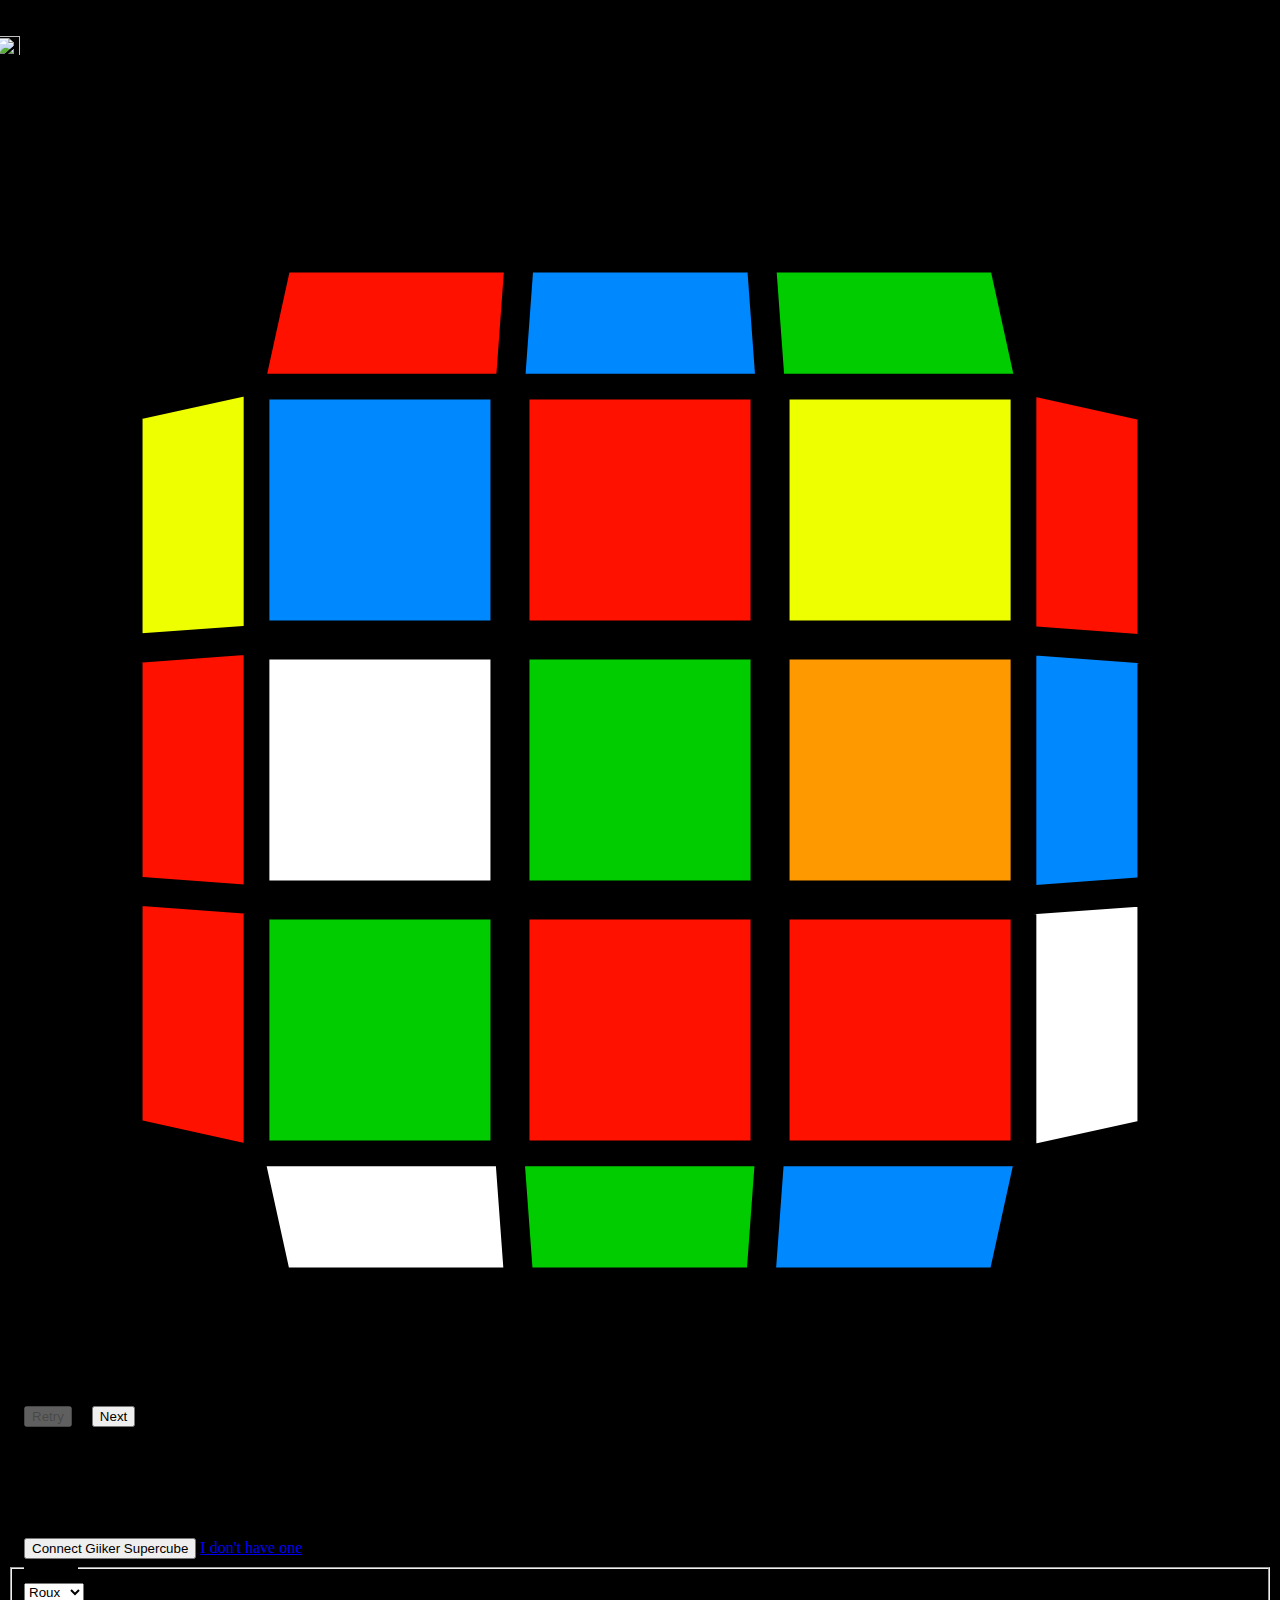
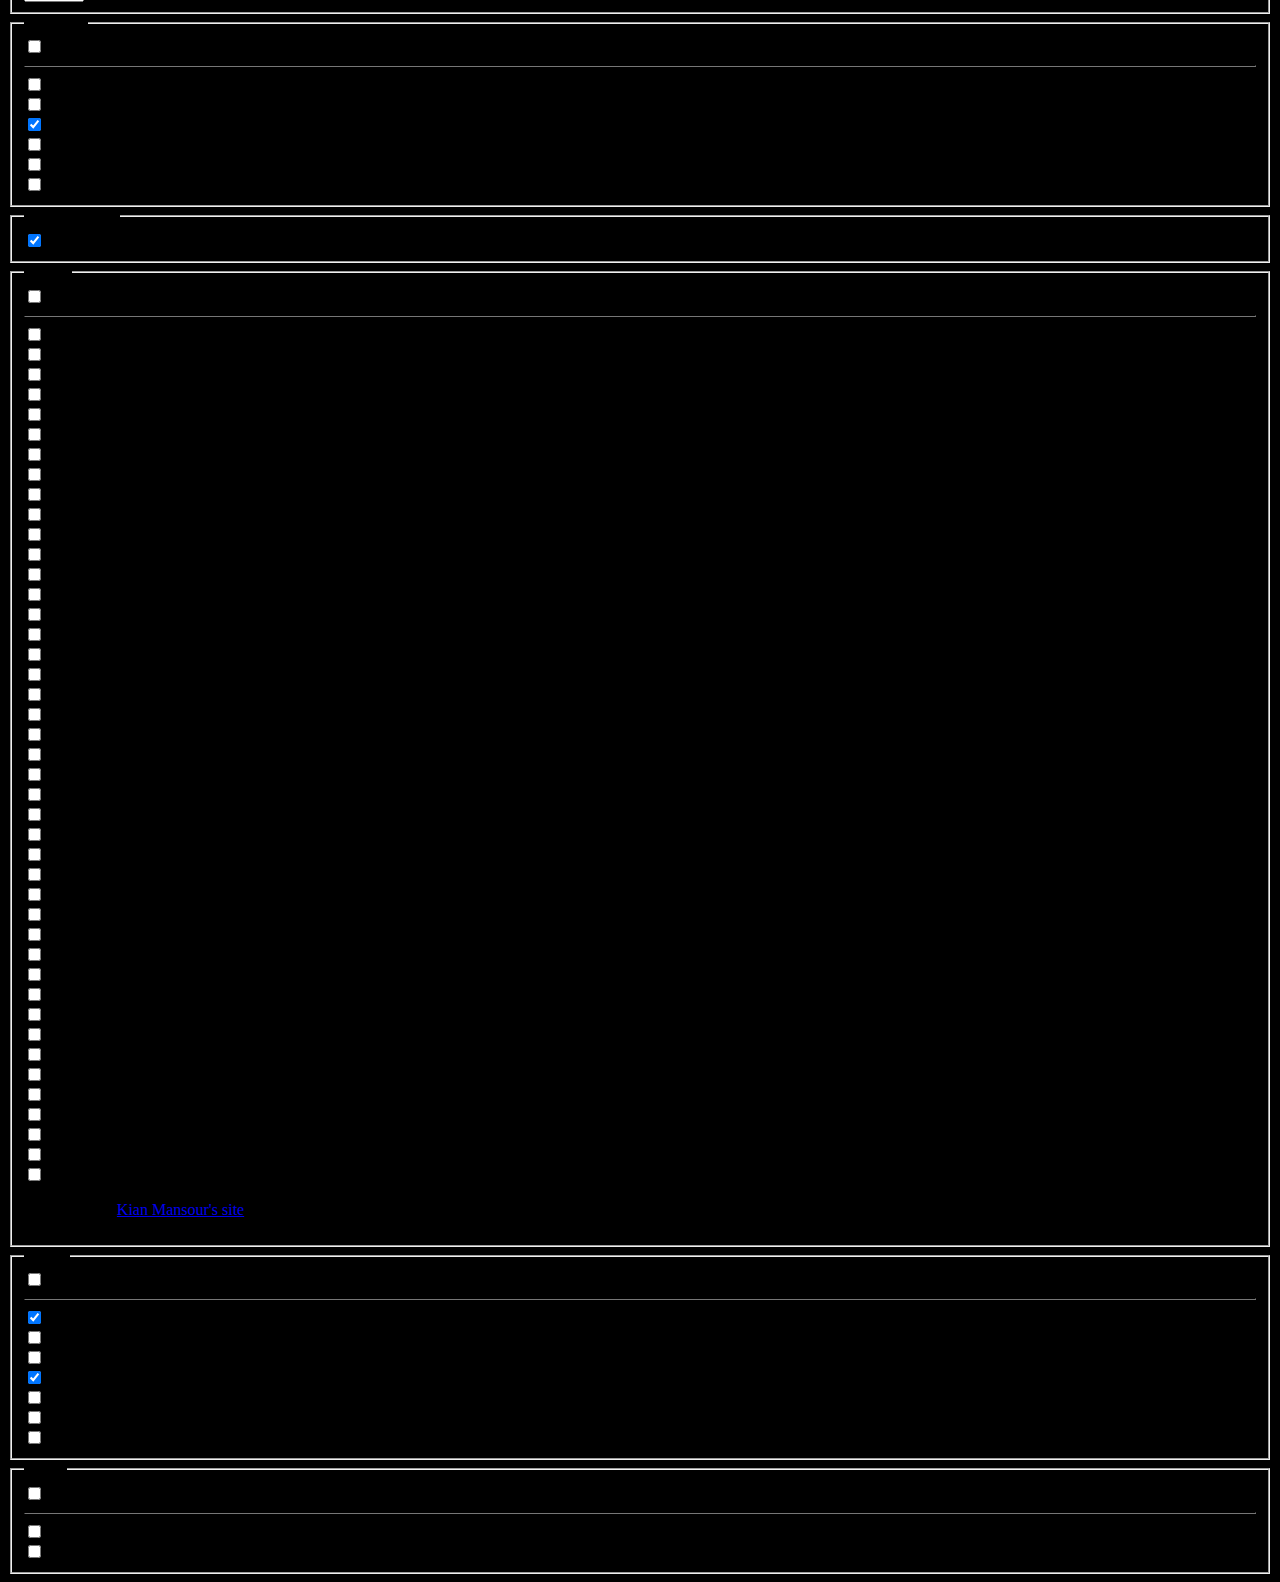
==== index.html @ 6b7d0444 "Coming to life" ====
<!DOCTYPE html>
<html lang="en">
    <head>
        <title>Brief Cubing</title>
        <meta charset="UTF-8">
        <meta name="viewport" content="width=device-width, initial-scale=1">
        <link rel="stylesheet" href="styles.css" />
        <link rel="stylesheet" href="http://code.jquery.com/mobile/1.4.5/jquery.mobile-1.4.5.min.css" />
        <link rel="stylesheet" href="theme-classic.css" />
        <script src="http://code.jquery.com/jquery-1.11.1.min.js"></script>
        <script src="http://code.jquery.com/mobile/1.4.5/jquery.mobile-1.4.5.min.js"></script>
        <script src="roofpig_and_three.min.js"></script>
        <script src="cube.js"></script>
        <script src="display.js"></script>
        <script src="giiker.js"></script>
        <script src="ui.js"></script>
        <script>
            function update(cube) {
                Display.displayLL(Cube.faces(cube), "ll");
            }

            function load() {
                function delay() { settingsUpdate(); }
                window.setTimeout(delay, 1);
            }

            var colors = ["yellow", "white", "red", "orange", "green", "blue"];
            var ocllCases = ["ocll_s", "ocll_as", "ocll_l", "ocll_u", "ocll_t", "ocll_pi", "ocll_h"];
            var pcllCases = ["pcll_a", "pcll_d"];
            var cmllCases = ["cmll_o_adjacent_swap", "cmll_o_diagonal_swap", "cmll_h_columns", "cmll_h_rows", "cmll_h_column", "cmll_h_row",
                             "cmll_pi_right_bar", "cmll_pi_back_slash", "cmll_pi_x_checkerboard", "cmll_pi_forward_slash", "cmll_pi_columns",
                             "cmll_pi_left_bar", "cmll_u_forward_slash", "cmll_u_back_slash", "cmll_u_front_row", "cmll_u_rows",
                             "cmll_u_x_checkerboard", "cmll_u_back_row", "cmll_t_left_bar", "cmll_t_right_bar", "cmll_t_rows", "cmll_t_front_row",
                             "cmll_t_back_row", "cmll_t_columns", "cmll_s_left_bar", "cmll_s_x_checkerboard", "cmll_s_forward_slash",
                             "cmll_s_Columns", "cmll_s_right_bar", "cmll_s_back_slash", "cmll_as_right_bar", "cmll_as_columns",
                             "cmll_as_back_slash", "cmll_as_x_checkerboard", "cmll_as_forward_slash", "cmll_as_left_bar", "cmll_l_mirror",
                             "cmll_l_inverse", "cmll_l_pure_1", "cmll_l_pure_2", "cmll_l_front_commutator", "cmll_l_diag", "cmll_l_back_commutator"];

            function settingsUpdate() {
                function addAlgIfChecked(name, kind) {
                    var cb = document.getElementById(name);
                    if (!cb.checked) return false;
                    Ui.settings.cases.push({ alg: cb.value, kind: kind });
                    return true;
                }
                Ui.settings.method = document.getElementById("method").value;
                for (var c in colors) {
                    var col = colors[c];
                    Ui.settings[col] = document.getElementById(col).checked;
                }
                if (!Ui.settings.yellow && !Ui.settings.white && !Ui.settings.red && !Ui.settings.orange && !Ui.settings.green && !Ui.settings.blue) {
                    // default
                    document.getElementById("yellow").checked = true;
                    Ui.settings.yellow = true;
                }
                document.getElementById("anyColor").checked = (Ui.settings.yellow && Ui.settings.white && Ui.settings.red && Ui.settings.orange && Ui.settings.green && Ui.settings.blue);
                Ui.settings.auf = document.getElementById("auf").checked;
                Ui.settings.cases = [];
                // OCLL
                var c = 0;
                for (var i = 0; i < ocllCases.length; i++) {
                    c += addAlgIfChecked(ocllCases[i], "ocll");
                }
                document.getElementById("anyOcllCase").checked = (c == ocllCases.length);
                // PCLL
                c = 0;
                for (var i = 0; i < pcllCases.length; i++) {
                    c += addAlgIfChecked(pcllCases[i], "pcll");
                }
                document.getElementById("anyPcllCase").checked = (c == pcllCases.length);
                // CMLL
                if (Ui.settings.method == "roux")
                {
                    c = 0;
                    for (var i = 0; i < cmllCases.length; i++) {
                        c += addAlgIfChecked(cmllCases[i], "cmll");
                    }
                    document.getElementById("anyCmllCase").checked = (c == cmllCases.length);
                }
                document.getElementById("cmllFieldset").style.display = Ui.settings.method == "roux" ? "" : "none";
                Ui.next();
            }

            function settingsAnyColorUpdate() {
                var any = document.getElementById("anyColor").checked;
                for (var c in colors) {
                    var col = colors[c];
                    document.getElementById(col).checked = any;
                }
                settingsUpdate();
            }

            function settingsAnyOcllCaseUpdate() {
                var any = document.getElementById("anyOcllCase").checked;
                for (var o in ocllCases) {
                    var ocll = ocllCases[o];
                    document.getElementById(ocll).checked = any;
                }
                settingsUpdate();
            }

            function settingsAnyPcllCaseUpdate() {
                var any = document.getElementById("anyPcllCase").checked;
                for (var p in pcllCases) {
                    var pcll = pcllCases[p];
                    document.getElementById(pcll).checked = any;
                }
                settingsUpdate();
            }

            function settingsAnyCmllCaseUpdate() {
                var any = document.getElementById("anyCmllCase").checked;
                for (var c in cmllCases) {
                    var cmll = cmllCases[c];
                    document.getElementById(cmll).checked = any;
                }
                settingsUpdate();
            }
        </script>
    </head>
    <body onload="load()">
        <div id="main" data-role="page">
            <div data-role="header">
                <a href="#options" class="ui-btn ui-icon-bars ui-btn-icon-notext ui-corner-all"></a>
                <h1><img src="logo.svg" width="24px" height="24px" style="vertical-align: middle; margin-left: -12px" /> Brief Drills</h1>
            </div>
            <div role="main" class="ui-content">
                <h1 id="status"></h1>
                <div id="ll"></div>
            </div>
            <div data-role="footer" data-position="fixed" style="height:52px">
                <button id="retry" onclick="Ui.retry()" class="ui-btn-left ui-btn ui-btn-inline ui-mini ui-corner-all ui-btn-icon-left ui-icon-refresh">Retry</button>
                <button id="next" onclick="Ui.next()" class="ui-btn-right ui-btn ui-btn-inline ui-mini ui-corner-all ui-btn-icon-right ui-icon-carat-r">Next</button>
            </div>
        </div>
        <div id="options" data-role="page">
            <div data-role="header">
                <a href="#main" class="ui-btn ui-icon-carat-l ui-btn-icon-notext ui-corner-all"></a>
                <h1>Options</h1>
            </div>
            <div role="main" class="ui-content">
                <button id="giiker" onclick="Ui.giiker()" class="ui-btn ui-mini">Connect Giiker Supercube</button>
                <a target="_blank" href="https://amzn.to/2NRuqq9">I don't have one</a>
                <fieldset>
                    <legend>Method</legend>
                    <select id="method" onchange="settingsUpdate()">
                        <option value="cfop">CFOP</option>
                        <option value="roux" selected="selected">Roux</option>
                    </select>
                </fieldset>
                <fieldset>
                    <legend>Up Color</legend>
                    <input id="anyColor" type="checkbox" value="anyColor" onchange="settingsAnyColorUpdate()"><label for="anyColor">Any</label>
                    <hr style="border-color:#222;" />
                    <input id="yellow" type="checkbox" value="yellow" onchange="settingsUpdate()"><label for="yellow">Yellow</label><br />
                    <input id="white" type="checkbox" value="white" onchange="settingsUpdate()"><label for="white">White</label><br />
                    <input id="red" checked="checked" type="checkbox" value="red" onchange="settingsUpdate()"><label for="red">Red</label><br />
                    <input id="orange" type="checkbox" value="orange" onchange="settingsUpdate()"><label for="orange">Orange</label><br />
                    <input id="green" type="checkbox" value="green" onchange="settingsUpdate()"><label for="green">Green</label><br />
                    <input id="blue" type="checkbox" value="blue" onchange="settingsUpdate()"><label for="blue">Blue</label><br />
                </fieldset>
                <fieldset>
                    <legend>Miscellaneous</legend>
                    <input id="auf" type="checkbox" value="auf" checked="checked" onchange="settingsUpdate()"><label for="auf">Random AUF</label><br />
                </fieldset>
                <fieldset id="cmllFieldset">
                    <legend>CMLL</legend>
                    <input id="anyCmllCase" type="checkbox" value="anyCmllCase" onchange="settingsAnyCmllCaseUpdate()"><label for="anyCmllCase">Any</label>
                    <hr style="border-color:#222;" />
                    <input id="cmll_o_adjacent_swap" type="checkbox" value="R U R' F' R U R' U' R' F R2 U' R'" onchange="settingsUpdate()"><label for="cmll_o_adjacent_swap">O - Adjacent Swap</label><br />
                    <input id="cmll_o_diagonal_swap" type="checkbox" value="r2 D r' U r D' R2 U' F' U' F" onchange="settingsUpdate()"><label for="cmll_o_diagonal_swap">O - Diagonal Swap</label><br />
                    <input id="cmll_h_columns" type="checkbox" value="R U2 R' U' R U R' U' R U' R'" onchange="settingsUpdate()"><label for="cmll_h_columns">H - Columns</label><br />
                    <input id="cmll_h_rows" type="checkbox" value="F R U R' U' R U R' U' R U R' U' F'" onchange="settingsUpdate()"><label for="cmll_h_rows">H - Rows</label><br />
                    <input id="cmll_h_column" type="checkbox" value="R U2' R2' F R F' U2 R' F R F'" onchange="settingsUpdate()"><label for="cmll_h_column">H - Column</label><br />
                    <input id="cmll_h_row" type="checkbox" value="r U' r2' D' r U' r' D r2 U r'" onchange="settingsUpdate()"><label for="cmll_h_row">H - Row</label><br />
                    <input id="cmll_pi_right_bar" type="checkbox" value="F R U R' U' R U R' U' F'" onchange="settingsUpdate()"><label for="cmll_pi_right_bar">Pi - Right Bar</label><br />
                    <input id="cmll_pi_back_slash" type="checkbox" value="F R' F' R U2 R U' R' U R U2' R'" onchange="settingsUpdate()"><label for="cmll_pi_back_slash">Pi - Back Slash</label><br />
                    <input id="cmll_pi_x_checkerboard" type="checkbox" value="R' F R U F U' R U R' U' F'" onchange="settingsUpdate()"><label for="cmll_pi_x_checkerboard">Pi - X Checkerboard</label><br />
                    <input id="cmll_pi_forward_slash" type="checkbox" value="R U2 R' U' R U R' U2' R' F R F'" onchange="settingsUpdate()"><label for="checkbox">Pi - Forward Slash</label><br />
                    <input id="cmll_pi_columns" type="checkbox" value="r U' r2' D' r U r' D r2 U r'" onchange="settingsUpdate()"><label for="cmll_pi_columns">Pi - Columns</label><br />
                    <input id="cmll_pi_left_bar" type="checkbox" value="R' U' R' F R F' R U' R' U2 R" onchange="settingsUpdate()"><label for="cmll_pi_left_bar">Pi - Left Bar</label><br />
                    <input id="cmll_u_forward_slash" type="checkbox" value="R2 D R' U2 R D' R' U2 R'" onchange="settingsUpdate()"><label for="cmll_u_forward_slash">U - Forward Slash</label><br />
                    <input id="cmll_u_back_slash" type="checkbox" value="R2' D' R U2 R' D R U2 R" onchange="settingsUpdate()"><label for="cmll_u_back_slash">U - Back Slash</label><br />
                    <input id="cmll_u_front_row" type="checkbox" value="R2' F U' F U F2 R2 U' R' F R" onchange="settingsUpdate()"><label for="cmll_u_front_row">U - Front Row</label><br />
                    <input id="cmll_u_rows" type="checkbox" value="F R2 D R' U R D' R2' U' F'" onchange="settingsUpdate()"><label for="cmll_u_rows">U - Rows</label><br />
                    <input id="cmll_u_x_checkerboard" type="checkbox" value="r U' r' U r' D' r U' r' D r" onchange="settingsUpdate()"><label for="cmll_u_x_checkerboard">U - X Checkerboard</label><br />
                    <input id="cmll_u_back_row" type="checkbox" value="F R U R' U' F'" onchange="settingsUpdate()"><label for="cmll_u_back_row">U - Back Row</label><br />
                    <input id="cmll_t_left_bar" type="checkbox" value="R U R' U' R' F R F'" onchange="settingsUpdate()"><label for="cmll_t_left_bar">T - Left Bar</label><br />
                    <input id="cmll_t_right_bar" type="checkbox" value="L' U' L U L F' L' F" onchange="settingsUpdate()"><label for="cmll_t_right_bar">T - Right Bar</label><br />
                    <input id="cmll_t_rows" type="checkbox" value="F R' F R2 U' R' U' R U R' F2" onchange="settingsUpdate()"><label for="cmll_t_rows">T - Rows</label><br />
                    <input id="cmll_t_front_row" type="checkbox" value="r' U r U2' R2' F R F' R" onchange="settingsUpdate()"><label for="cmll_t_front_row">T - Front Row</label><br />
                    <input id="cmll_t_back_row" type="checkbox" value="r' D' r U r' D r U' r U r'" onchange="settingsUpdate()"><label for="cmll_t_back_row">T - Back Row</label><br />
                    <input id="cmll_t_columns" type="checkbox" value="r2' D' r U r' D r2 U' r' U' r" onchange="settingsUpdate()"><label for="cmll_t_columns">T - Columns</label><br />
                    <input id="cmll_s_left_bar" type="checkbox" value="R U R' U R U2 R'" onchange="settingsUpdate()"><label for="cmll_s_left_bar">S - Left Bar</label><br />
                    <input id="cmll_s_x_checkerboard" type="checkbox" value="L' U2 L U2' L F' L' F" onchange="settingsUpdate()"><label for="cmll_s_x_checkerboard">S - X Checkerboard</label><br />
                    <input id="cmll_s_forward_slash" type="checkbox" value="F R' F' R U2 R U2' R'" onchange="settingsUpdate()"><label for="cmll_s_forward_slash">S - Forward Slash</label><br />
                    <input id="cmll_s_Columns" type="checkbox" value="R' U' R U' R2' F' R U R U' R' F U2' R" onchange="settingsUpdate()"><label for="cmll_s_Columns">S - Columns</label><br />
                    <input id="cmll_s_right_bar" type="checkbox" value="R U R' U R' F R F' R U2' R'" onchange="settingsUpdate()"><label for="cmll_s_right_bar">S - Right Bar</label><br />
                    <input id="cmll_s_back_slash" type="checkbox" value="R U' L' U R' U' L" onchange="settingsUpdate()"><label for="cmll_s_back_slash">S - Back Slash</label><br />
                    <input id="cmll_as_right_bar" type="checkbox" value="R' U' R U' R' U2' R" onchange="settingsUpdate()"><label for="cmll_as_right_bar">As - Right Bar</label><br />
                    <input id="cmll_as_columns" type="checkbox" value="R2 D R' U R D' R' U R' U' R U' R'" onchange="settingsUpdate()"><label for="cmll_as_columns">As - Columns</label><br />
                    <input id="cmll_as_back_slash" type="checkbox" value="F' L F L' U2' L' U2 L" onchange="settingsUpdate()"><label for="cmll_as_back_slash">As - Back Slash</label><br />
                    <input id="cmll_as_x_checkerboard" type="checkbox" value="R U2' R' U2 R' F R F'" onchange="settingsUpdate()"><label for="cmll_as_x_checkerboard">As - X Checkerboard</label><br />
                    <input id="cmll_as_forward_slash" type="checkbox" value="L' U R U' L U R'" onchange="settingsUpdate()"><label for="cmll_as_forward_slash">As - Forward Slash</label><br />
                    <input id="cmll_as_left_bar" type="checkbox" value="R' U' R U' R' U R' F R F' U R" onchange="settingsUpdate()"><label for="cmll_as_left_bar">As - Left Bar</label><br />
                    <input id="cmll_l_mirror" type="checkbox" value="F R U' R' U' R U R' F'" onchange="settingsUpdate()"><label for="cmll_l_mirror">L - Mirror</label><br />
                    <input id="cmll_l_inverse" type="checkbox" value="F R' F' R U R U' R'" onchange="settingsUpdate()"><label for="cmll_l_inverse">L - Inverse</label><br />
                    <input id="cmll_l_pure_1" type="checkbox" value="R U2 R' U' R U R' U' R U R' U' R U' R'" onchange="settingsUpdate()"><label for="cmll_l_pure_1">L - Pure 1</label><br />
                    <input id="cmll_l_pure_2" type="checkbox" value="R U R' U R U' R' U R U' R' U R U2 R'" onchange="settingsUpdate()"><label for="cmll_l_pure_2">L - Pure 2</label><br />
                    <input id="cmll_l_front_commutator" type="checkbox" value="R U2 R D R' U2 R D' R2'" onchange="settingsUpdate()"><label for="cmll_l_front_commutator">L - Front Commutator</label><br />
                    <input id="cmll_l_diag" type="checkbox" value="R' U' R U R' F' R U R' U' R' F R2" onchange="settingsUpdate()"><label for="cmll_l_diag">L - Diag</label><br />
                    <input id="cmll_l_back_commutator" type="checkbox" value="R' U2 R' D' R U2 R' D R2" onchange="settingsUpdate()"><label for="cmll_l_back_commutator">L - Back Commutator</label><br />
                    <p>Algs are from <a target="_blank" href="https://sites.google.com/view/kianroux/cmllAny">Kian Mansour's site</a>.</p>
                </fieldset>
                <fieldset>
                    <legend>OCLL</legend>
                    <input id="anyOcllCase" type="checkbox" value="anyOcllCase" onchange="settingsAnyOcllCaseUpdate()"><label for="anyOcllCase">Any</label>
                    <hr style="border-color:#222;" />
                    <input id="ocll_s" checked="checked" type="checkbox" value="R U R' U R U2 R'" onchange="settingsUpdate()"><label for="ocll_s">Sune</label><br />
                    <input id="ocll_as" type="checkbox" value="R' U' R U' R' U2 R" onchange="settingsUpdate()"><label for="ocll_as">Anti-Sune</label><br />
                    <input id="ocll_l" type="checkbox" value="R U2 R' U' R U R' U' R U R' U' R U' R'" onchange="settingsUpdate()">L case (bow tie, triple-sune)<label for="ocll_l"></label><br />
                    <input id="ocll_u" checked="checked" type="checkbox" value="F R U R' U' F'" onchange="settingsUpdate()"><label for="ocll_u">U case (headlights)</label><br />
                    <input id="ocll_t" type="checkbox" value="R U R' U' R' F R F'" onchange="settingsUpdate()"><label for="ocll_t">T case (blinkers, chameleon)</label><br />
                    <input id="ocll_pi" type="checkbox" value="F R U R' U' R U R' U' F'" onchange="settingsUpdate()"><label for="ocll_pi">Pi case (bruno)</label><br />
                    <input id="ocll_h" type="checkbox" value="F R U R' U' R U R' U' R U R' U' F'" onchange="settingsUpdate()"><label for="ocll_h">H case (double-headlights, double-sune)</label><br />
                </fieldset>
                <fieldset>
                    <legend>PCLL</legend>
                    <input id="anyPcllCase" type="checkbox" value="anyPcllCase" onchange="settingsAnyPcllCaseUpdate()"><label for="anyPcllCase">Any</label>
                    <hr style="border-color:#222;" />
                    <input id="pcll_a" type="checkbox" value="R U R' F' R U R' U' R' F R2 U' R'" onchange="settingsUpdate()"><label for="pcll_a">Adjacent</label><br />
                    <input id="pcll_d" type="checkbox" value="F R U' R' U' R U R' F' R U R' U' R' F R F'" onchange="settingsUpdate()"><label for="pcll_d">Diagonal</label><br />
                </fieldset>
            </div>
        </div>
    </body>
</html>
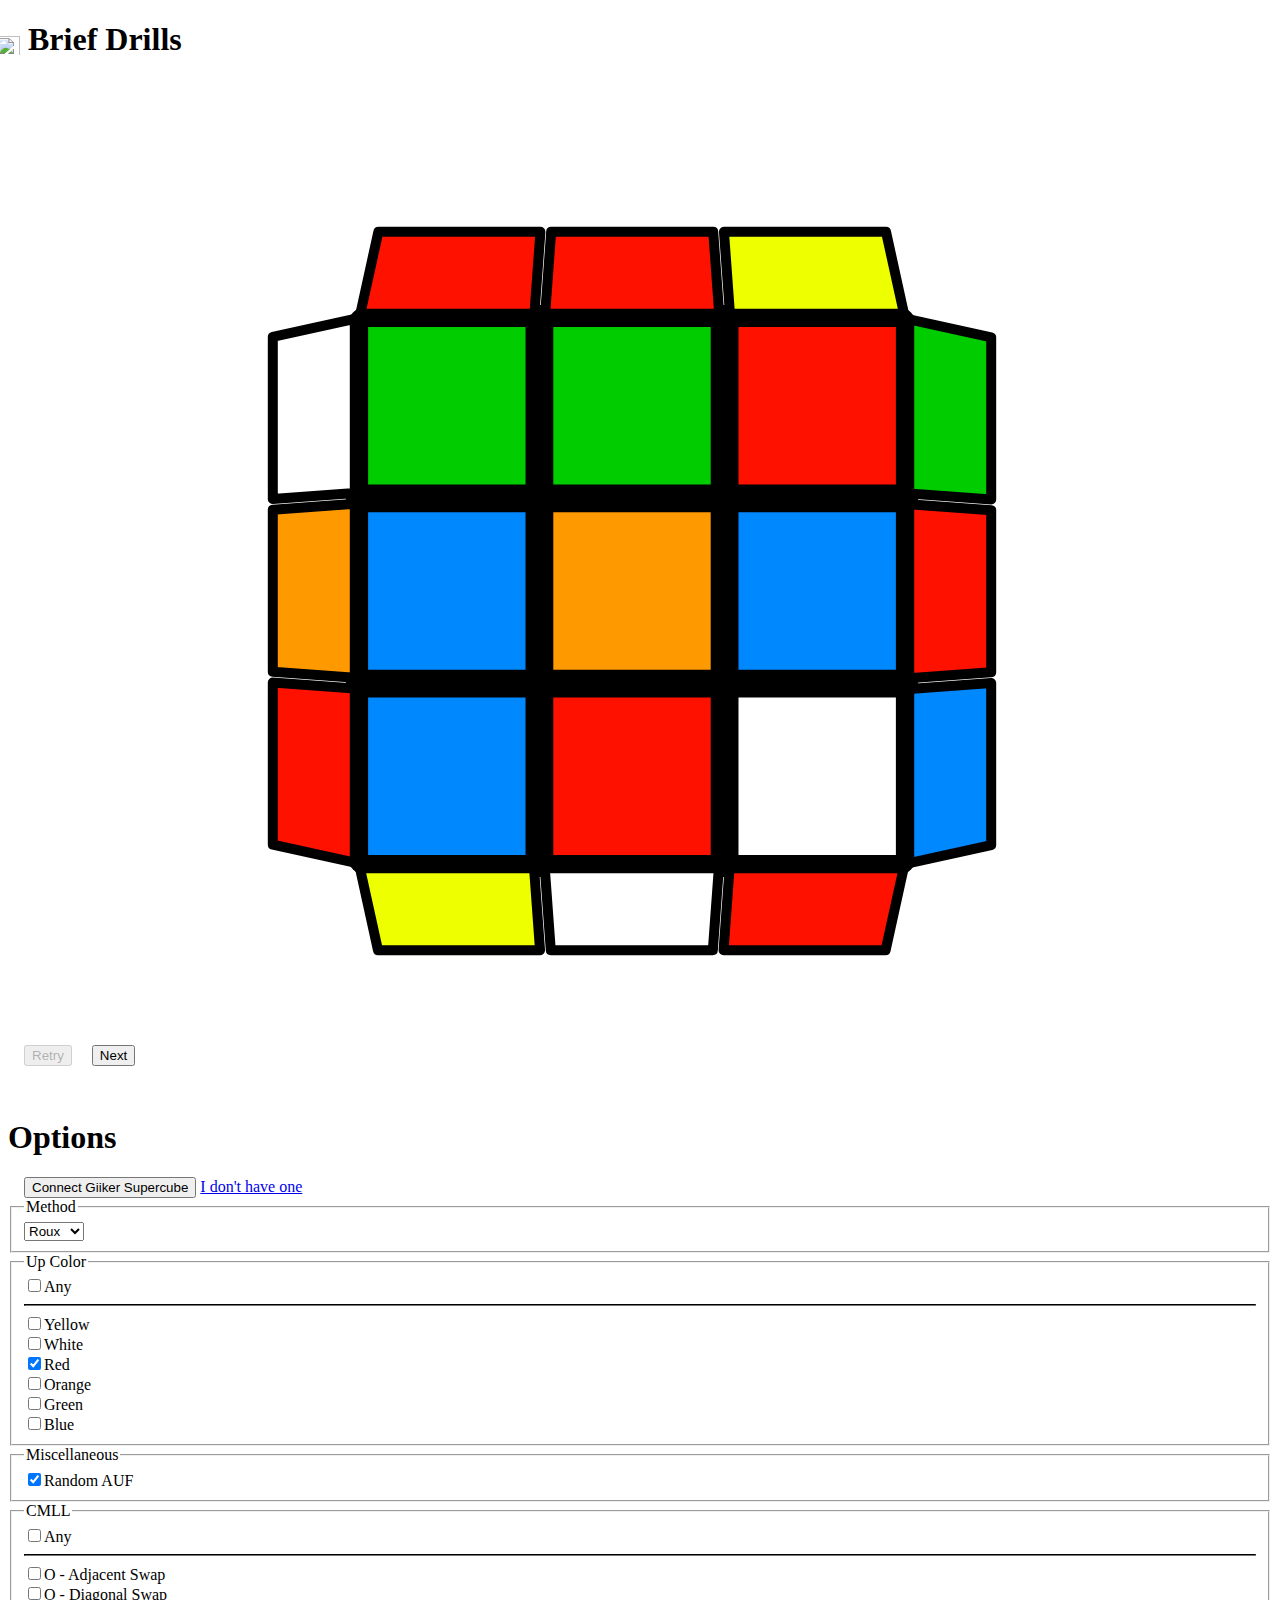
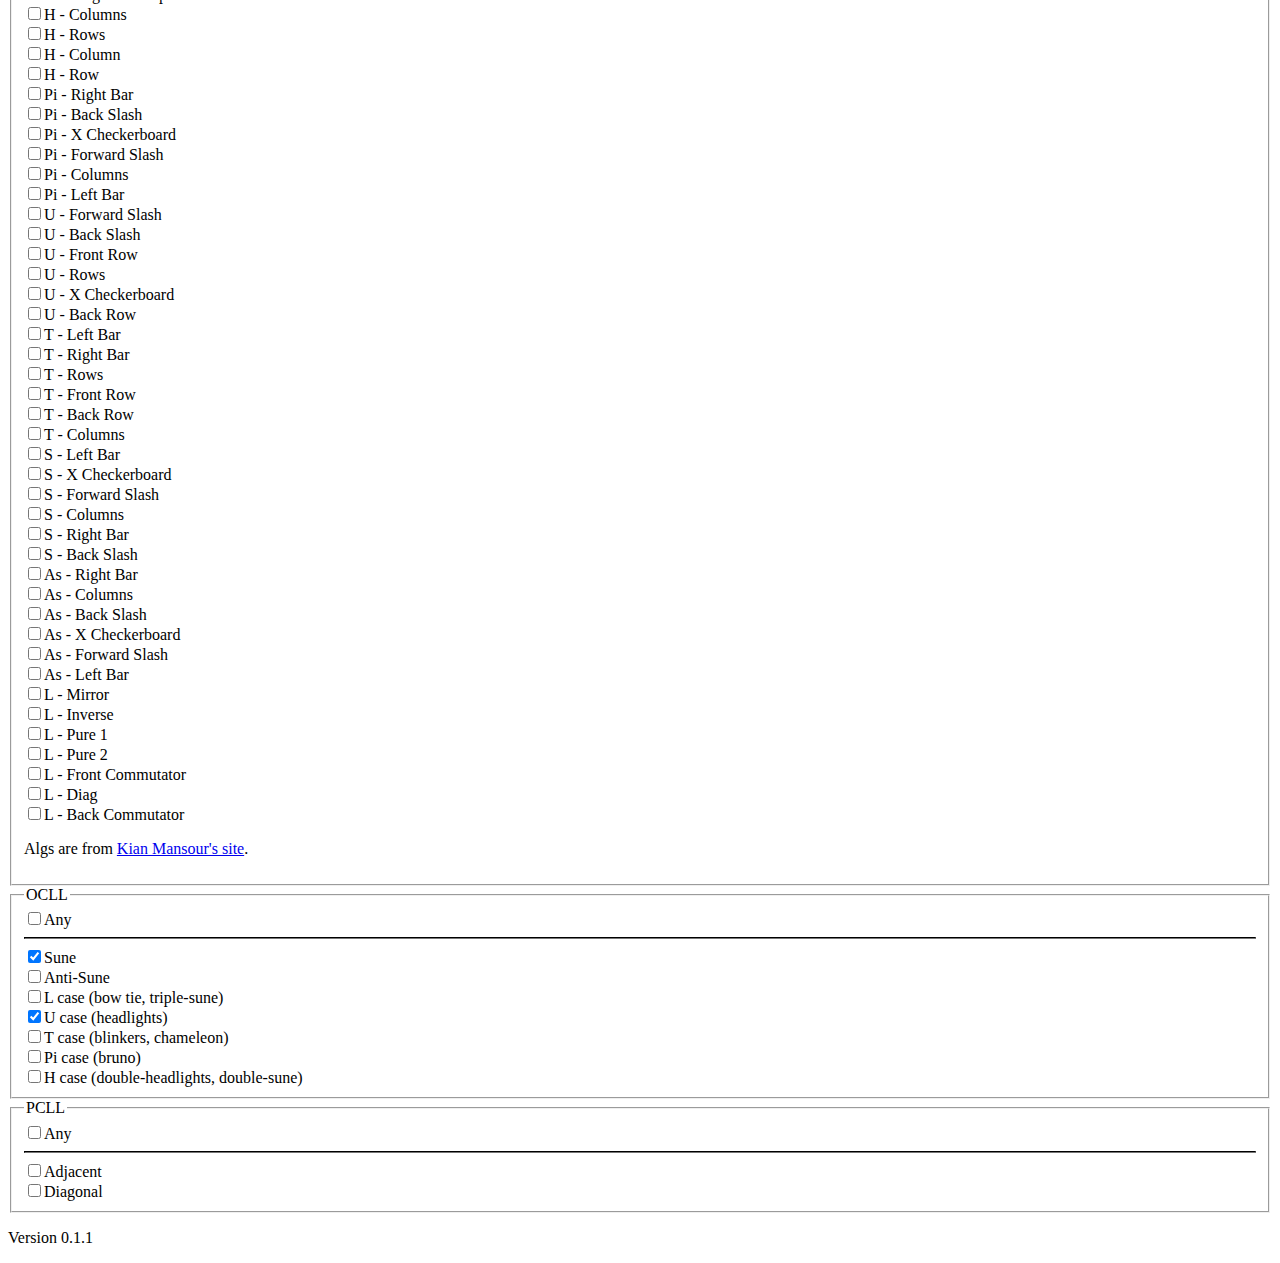
==== commit 010eb304: "Better scaling" ====
--- a/index.html
+++ b/index.html
@@ -120,13 +120,13 @@
     </head>
     <body onload="load()">
         <div id="main" data-role="page">
-            <div data-role="header">
+            <div data-role="header" style="height:40px">
                 <a href="#options" class="ui-btn ui-icon-bars ui-btn-icon-notext ui-corner-all"></a>
                 <h1><img src="logo.svg" width="24px" height="24px" style="vertical-align: middle; margin-left: -12px" /> Brief Drills</h1>
             </div>
-            <div role="main" class="ui-content">
-                <h1 id="status"></h1>
-                <div id="ll"></div>
+            <div id="diagram" role="main" class="ui-content" style="min-height: 100vh">
+                <h1 id="status" style="text-align: center"></h1>
+                <div id="ll" style="text-align: center; margin-left: -16px"></div>
             </div>
             <div data-role="footer" data-position="fixed" style="height:52px">
                 <button id="retry" onclick="Ui.retry()" class="ui-btn-left ui-btn ui-btn-inline ui-mini ui-corner-all ui-btn-icon-left ui-icon-refresh">Retry</button>
@@ -231,6 +231,7 @@
                     <input id="pcll_a" type="checkbox" value="R U R' F' R U R' U' R' F R2 U' R'" onchange="settingsUpdate()"><label for="pcll_a">Adjacent</label><br />
                     <input id="pcll_d" type="checkbox" value="F R U' R' U' R U R' F' R U R' U' R' F R F'" onchange="settingsUpdate()"><label for="pcll_d">Diagonal</label><br />
                 </fieldset>
+                <p>Version 0.1.1</p>
             </div>
         </div>
     </body>
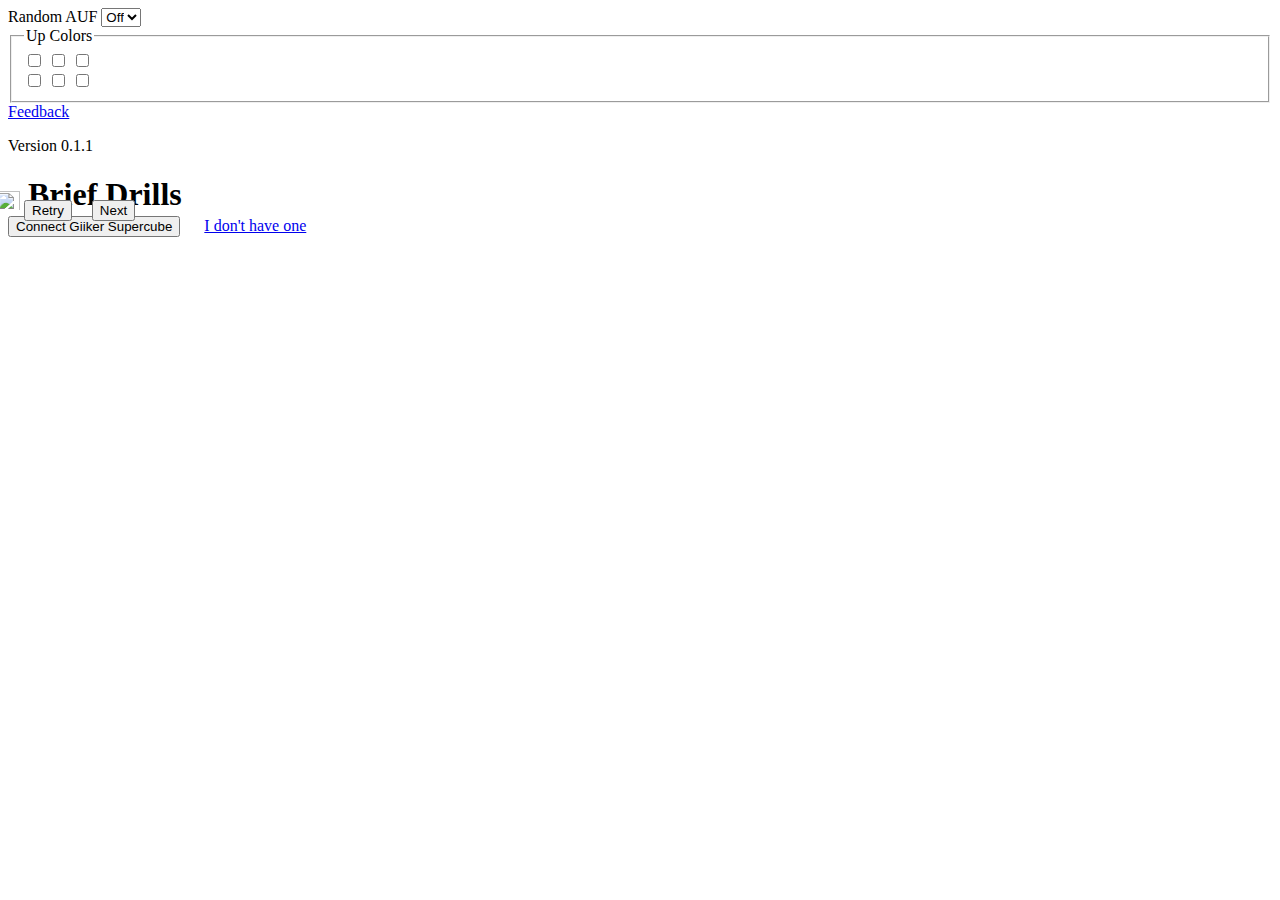
==== commit a1e930c0: "Intermediate support (two look, orientation + permutation)" ====
--- a/index.html
+++ b/index.html
@@ -2,237 +2,179 @@
 <html lang="en">
     <head>
         <title>Brief Cubing</title>
+        <script async src="https://www.googletagmanager.com/gtag/js?id=UA-75630988-2"></script>
+        <script>
+            window.dataLayer = window.dataLayer || [];
+            function gtag(){dataLayer.push(arguments);}
+            gtag('js', new Date());
+            gtag('config', 'UA-75630988-2');
+        </script>
         <meta charset="UTF-8">
         <meta name="viewport" content="width=device-width, initial-scale=1">
         <link rel="stylesheet" href="styles.css" />
-        <link rel="stylesheet" href="http://code.jquery.com/mobile/1.4.5/jquery.mobile-1.4.5.min.css" />
+        <link rel="stylesheet" href="jquery/jquery.mobile-1.4.5.min.css" />
         <link rel="stylesheet" href="theme-classic.css" />
-        <script src="http://code.jquery.com/jquery-1.11.1.min.js"></script>
-        <script src="http://code.jquery.com/mobile/1.4.5/jquery.mobile-1.4.5.min.js"></script>
+        <script src="jquery/jquery-1.11.1.min.js"></script>
+        <script src="jquery/jquery.mobile-1.4.5.min.js"></script>
         <script src="roofpig_and_three.min.js"></script>
         <script src="cube.js"></script>
         <script src="display.js"></script>
         <script src="giiker.js"></script>
+        <script src="settings.js"></script>
+        <script src="algs.js"></script>
         <script src="ui.js"></script>
         <script>
-            function update(cube) {
-                Display.displayLL(Cube.faces(cube), "ll");
+            function setMainHeightToFit() {
+                var screen = $.mobile.getScreenHeight();
+                var header = $(".ui-header").hasClass("ui-header-fixed") ? $(".ui-header").outerHeight()  - 1 : $(".ui-header").outerHeight();
+                var footer = $(".ui-footer").hasClass("ui-footer-fixed") ? $(".ui-footer").outerHeight() - 1 : $(".ui-footer").outerHeight();
+                var contentCurrent = $(".ui-content").outerHeight() - $(".ui-content").height();
+                var content = screen - header - footer - contentCurrent;
+                $(".ui-content").height(content);
             }
 
-            function load() {
-                function delay() { settingsUpdate(); }
-                window.setTimeout(delay, 1);
+            $(document).on("pagecreate", "#main", function() {
+                buildAlgOptions();
+            });
+
+            $(document).on("pagebeforeshow", "#main", function(event) {
+                setMainHeightToFit();
+                if (!Giiker.connected()) Ui.showConnectButton();
+                Ui.next();
+            });
+
+            $(document).on("panelbeforeopen", "#options", function() {
+                settingsToUi();
+            });
+
+            $(document).keypress(function(e) {
+                switch (e.which) {
+                    case 13:
+                        document.getElementById("debug").style.display = "";
+                        break;
+                }
+            });
+
+            var colors = ["yellow", "white", "red", "orange", "green", "blue"];
+
+            function settingsToUi() {
+                $("#auf").prop('value', Settings.values.randomAuf ? "on" : "off").slider('refresh');
+                for (var c in Settings.values.upColors) {
+                    $('#' + c).prop('checked', Settings.values.upColors[c]).checkboxradio('refresh');
+                }
+                for (var a in Settings.values.algs) {
+                    var id = Settings.values.algs[a];
+                    $('#' + id).prop('checked', true).checkboxradio('refresh');
+                }
+                settingsUpdate(); // consistency checks
             }
 
-            var colors = ["yellow", "white", "red", "orange", "green", "blue"];
-            var ocllCases = ["ocll_s", "ocll_as", "ocll_l", "ocll_u", "ocll_t", "ocll_pi", "ocll_h"];
-            var pcllCases = ["pcll_a", "pcll_d"];
-            var cmllCases = ["cmll_o_adjacent_swap", "cmll_o_diagonal_swap", "cmll_h_columns", "cmll_h_rows", "cmll_h_column", "cmll_h_row",
-                             "cmll_pi_right_bar", "cmll_pi_back_slash", "cmll_pi_x_checkerboard", "cmll_pi_forward_slash", "cmll_pi_columns",
-                             "cmll_pi_left_bar", "cmll_u_forward_slash", "cmll_u_back_slash", "cmll_u_front_row", "cmll_u_rows",
-                             "cmll_u_x_checkerboard", "cmll_u_back_row", "cmll_t_left_bar", "cmll_t_right_bar", "cmll_t_rows", "cmll_t_front_row",
-                             "cmll_t_back_row", "cmll_t_columns", "cmll_s_left_bar", "cmll_s_x_checkerboard", "cmll_s_forward_slash",
-                             "cmll_s_Columns", "cmll_s_right_bar", "cmll_s_back_slash", "cmll_as_right_bar", "cmll_as_columns",
-                             "cmll_as_back_slash", "cmll_as_x_checkerboard", "cmll_as_forward_slash", "cmll_as_left_bar", "cmll_l_mirror",
-                             "cmll_l_inverse", "cmll_l_pure_1", "cmll_l_pure_2", "cmll_l_front_commutator", "cmll_l_diag", "cmll_l_back_commutator"];
-
             function settingsUpdate() {
-                function addAlgIfChecked(name, kind) {
-                    var cb = document.getElementById(name);
-                    if (!cb.checked) return false;
-                    Ui.settings.cases.push({ alg: cb.value, kind: kind });
-                    return true;
-                }
-                Ui.settings.method = document.getElementById("method").value;
+                Settings.values.randomAuf = document.getElementById("auf").value == "on";
+                var upcols = Settings.values.upColors;
                 for (var c in colors) {
                     var col = colors[c];
-                    Ui.settings[col] = document.getElementById(col).checked;
+                    upcols[col] = document.getElementById(col).checked;
                 }
-                if (!Ui.settings.yellow && !Ui.settings.white && !Ui.settings.red && !Ui.settings.orange && !Ui.settings.green && !Ui.settings.blue) {
-                    // default
-                    document.getElementById("yellow").checked = true;
-                    Ui.settings.yellow = true;
+                if (!upcols.yellow && !upcols.white && !upcols.red && !upcols.orange && !upcols.green && !upcols.blue) {
+                    $("#yellow").prop('checked', true).checkboxradio('refresh'); // default
+                    upcols.yellow = true;
                 }
-                document.getElementById("anyColor").checked = (Ui.settings.yellow && Ui.settings.white && Ui.settings.red && Ui.settings.orange && Ui.settings.green && Ui.settings.blue);
-                Ui.settings.auf = document.getElementById("auf").checked;
-                Ui.settings.cases = [];
-                // OCLL
-                var c = 0;
-                for (var i = 0; i < ocllCases.length; i++) {
-                    c += addAlgIfChecked(ocllCases[i], "ocll");
+                Settings.values.algs = [];
+                for (var s in Algs.sets) {
+                    var set = Algs.sets[s];
+                    var some = false;
+                    var all = true;
+                    for (var a in set.algs) {
+                        var id = s + '_' + set.algs[a].id;
+                        var cb = document.getElementById(id);
+                        if (cb && cb.checked) {
+                            some = true;
+                            Settings.values.algs.push(id);
+                        } else {
+                            all = false;
+                        }
+                    }
+                    $('#' + s).prop('checked', all).checkboxradio('refresh');
+                    document.getElementById(s + "_title").style.color = (some ? "#6ad" : "white");
                 }
-                document.getElementById("anyOcllCase").checked = (c == ocllCases.length);
-                // PCLL
-                c = 0;
-                for (var i = 0; i < pcllCases.length; i++) {
-                    c += addAlgIfChecked(pcllCases[i], "pcll");
-                }
-                document.getElementById("anyPcllCase").checked = (c == pcllCases.length);
-                // CMLL
-                if (Ui.settings.method == "roux")
-                {
-                    c = 0;
-                    for (var i = 0; i < cmllCases.length; i++) {
-                        c += addAlgIfChecked(cmllCases[i], "cmll");
-                    }
-                    document.getElementById("anyCmllCase").checked = (c == cmllCases.length);
-                }
-                document.getElementById("cmllFieldset").style.display = Ui.settings.method == "roux" ? "" : "none";
+                Settings.save();
                 Ui.next();
             }
 
-            function settingsAnyColorUpdate() {
-                var any = document.getElementById("anyColor").checked;
-                for (var c in colors) {
-                    var col = colors[c];
-                    document.getElementById(col).checked = any;
+            function settingsAllCasesUpdate(name) {
+                var all = document.getElementById(name).checked;
+                var set = Algs.sets[name];
+                for (var a in set.algs) {
+                    $('#' + name + '_' + set.algs[a].id).prop('checked', all).checkboxradio('refresh');
                 }
                 settingsUpdate();
             }
 
-            function settingsAnyOcllCaseUpdate() {
-                var any = document.getElementById("anyOcllCase").checked;
-                for (var o in ocllCases) {
-                    var ocll = ocllCases[o];
-                    document.getElementById(ocll).checked = any;
+            function buildAlgOptions() {
+                var htm = "";
+                for (var s in Algs.sets) {
+                    var set = Algs.sets[s];
+                    htm += '<div id="cmllFieldset" data-role="collapsible"><h3><span id="' + s + '_title">' + set.name + '</span></h3>';
+                    htm += '<input id="' + s + '" type="checkbox" onchange="settingsAllCasesUpdate(\'' + s + '\')" data-mini="true" /><label for="' + s + '">All ' + set.name + ' Cases</label><hr />';
+                    for (var a in set.algs) {
+                        var id = s + '_' + set.algs[a].id;
+                        htm += '<input id="' + id + '" type="checkbox" onchange="settingsUpdate()" data-mini="true" /><label for="' + id + '">' + set.algs[a].name + '</label>';
+                    }
+                    htm += "</div>";
                 }
-                settingsUpdate();
-            }
-
-            function settingsAnyPcllCaseUpdate() {
-                var any = document.getElementById("anyPcllCase").checked;
-                for (var p in pcllCases) {
-                    var pcll = pcllCases[p];
-                    document.getElementById(pcll).checked = any;
-                }
-                settingsUpdate();
-            }
-
-            function settingsAnyCmllCaseUpdate() {
-                var any = document.getElementById("anyCmllCase").checked;
-                for (var c in cmllCases) {
-                    var cmll = cmllCases[c];
-                    document.getElementById(cmll).checked = any;
-                }
-                settingsUpdate();
+                document.getElementById("algs").innerHTML = htm;
+                $("#options").trigger("create");
             }
         </script>
     </head>
-    <body onload="load()">
+    <body>
         <div id="main" data-role="page">
+            <div id="options" data-role="panel" data-display="overlay">
+                <div id="giikerDisconnectSection" style="display:none">
+                    <button id="giikerDisconnect" onclick="Ui.giikerDisconnect()" class="ui-btn ui-mini" data-mini="true">Disconnect Giiker Supercube</button>
+                    <hr />
+                </div>
+                <label for="auf">Random AUF</label>
+                <select id="auf" data-role="slider" data-mini="true" onchange="settingsUpdate()">
+                    <option value="off">Off</option>
+                    <option value="on">On</option>
+                </select>
+                <fieldset data-role="controlgroup" data-type="horizontal">
+                    <legend>Up Colors</legend>
+                    <input id="yellow" type="checkbox" value="yellow" onchange="settingsUpdate()" data-mini="true" /><label for="yellow"><span class="yellow swatch"></span></label>
+                    <input id="white" type="checkbox" value="white" onchange="settingsUpdate()" data-mini="true" /><label for="white"><span class="white swatch"></span></label>
+                    <input id="red" type="checkbox" value="red" onchange="settingsUpdate()" data-mini="true" /><label for="red"><span class="red swatch"></span></label><br />
+                    <input id="orange" type="checkbox" value="orange" onchange="settingsUpdate()" data-mini="true" /><label for="orange"><span class="orange swatch"></span></label>
+                    <input id="green" type="checkbox" value="green" onchange="settingsUpdate()" data-mini="true" /><label for="green"><span class="green swatch"></span></label>
+                    <input id="blue" type="checkbox" value="blue" onchange="settingsUpdate()" data-mini="true" /><label for="blue"><span class="blue swatch"></span></label>
+                </fieldset>
+                <div id="algs" data-role="collapsibleset" data-mini="true"></div>
+                <a href="mailto:feedback@briefrobotics.com?Subject=Feedback">Feedback</a>
+                <p>Version 0.1.1</p>
+            </div>
             <div data-role="header" style="height:40px">
                 <a href="#options" class="ui-btn ui-icon-bars ui-btn-icon-notext ui-corner-all"></a>
                 <h1><img src="logo.svg" width="24px" height="24px" style="vertical-align: middle; margin-left: -12px" /> Brief Drills</h1>
             </div>
-            <div id="diagram" role="main" class="ui-content" style="min-height: 100vh">
-                <h1 id="status" style="text-align: center"></h1>
-                <div id="ll" style="text-align: center; margin-left: -16px"></div>
+            <div id="diagram" role="main" class="ui-content" style="margin-left: -16px">
+                <div id="giiker">
+                    <button id="giikerConnect" onclick="Ui.giikerConnect()" class="ui-btn ui-mini">Connect Giiker Supercube</button>
+                    <a target="_blank" href="https://amzn.to/2NVExu3" style="padding-left: 20px">I don't have one</a>
+                </div>
+                <h1 id="status" style="text-align: center; width: 100%; overflow: hidden" style="display: none"></h1>
+                <div id="cube" style="text-align: center; margin-top: -80px"></div>
+                <div id="debug" style="display: none">
+                    <button onclick="Ui.twist('R U R\' U')" class="ui-btn ui-mini ui-corner-all">Su</button>
+                    <button onclick="Ui.twist('R U2 R\'')" class="ui-btn ui-mini ui-corner-all">ne</button>
+                    <button onclick="Ui.twist('F R U\' R\' U\' R U R\' F\' R U R\' U\' R\' F R F\'')" class="ui-btn ui-mini ui-corner-all">Y-perm</button>
+                
+                </div>
             </div>
             <div data-role="footer" data-position="fixed" style="height:52px">
                 <button id="retry" onclick="Ui.retry()" class="ui-btn-left ui-btn ui-btn-inline ui-mini ui-corner-all ui-btn-icon-left ui-icon-refresh">Retry</button>
                 <button id="next" onclick="Ui.next()" class="ui-btn-right ui-btn ui-btn-inline ui-mini ui-corner-all ui-btn-icon-right ui-icon-carat-r">Next</button>
             </div>
         </div>
-        <div id="options" data-role="page">
-            <div data-role="header">
-                <a href="#main" class="ui-btn ui-icon-carat-l ui-btn-icon-notext ui-corner-all"></a>
-                <h1>Options</h1>
-            </div>
-            <div role="main" class="ui-content">
-                <button id="giiker" onclick="Ui.giiker()" class="ui-btn ui-mini">Connect Giiker Supercube</button>
-                <a target="_blank" href="https://amzn.to/2NRuqq9">I don't have one</a>
-                <fieldset>
-                    <legend>Method</legend>
-                    <select id="method" onchange="settingsUpdate()">
-                        <option value="cfop">CFOP</option>
-                        <option value="roux" selected="selected">Roux</option>
-                    </select>
-                </fieldset>
-                <fieldset>
-                    <legend>Up Color</legend>
-                    <input id="anyColor" type="checkbox" value="anyColor" onchange="settingsAnyColorUpdate()"><label for="anyColor">Any</label>
-                    <hr style="border-color:#222;" />
-                    <input id="yellow" type="checkbox" value="yellow" onchange="settingsUpdate()"><label for="yellow">Yellow</label><br />
-                    <input id="white" type="checkbox" value="white" onchange="settingsUpdate()"><label for="white">White</label><br />
-                    <input id="red" checked="checked" type="checkbox" value="red" onchange="settingsUpdate()"><label for="red">Red</label><br />
-                    <input id="orange" type="checkbox" value="orange" onchange="settingsUpdate()"><label for="orange">Orange</label><br />
-                    <input id="green" type="checkbox" value="green" onchange="settingsUpdate()"><label for="green">Green</label><br />
-                    <input id="blue" type="checkbox" value="blue" onchange="settingsUpdate()"><label for="blue">Blue</label><br />
-                </fieldset>
-                <fieldset>
-                    <legend>Miscellaneous</legend>
-                    <input id="auf" type="checkbox" value="auf" checked="checked" onchange="settingsUpdate()"><label for="auf">Random AUF</label><br />
-                </fieldset>
-                <fieldset id="cmllFieldset">
-                    <legend>CMLL</legend>
-                    <input id="anyCmllCase" type="checkbox" value="anyCmllCase" onchange="settingsAnyCmllCaseUpdate()"><label for="anyCmllCase">Any</label>
-                    <hr style="border-color:#222;" />
-                    <input id="cmll_o_adjacent_swap" type="checkbox" value="R U R' F' R U R' U' R' F R2 U' R'" onchange="settingsUpdate()"><label for="cmll_o_adjacent_swap">O - Adjacent Swap</label><br />
-                    <input id="cmll_o_diagonal_swap" type="checkbox" value="r2 D r' U r D' R2 U' F' U' F" onchange="settingsUpdate()"><label for="cmll_o_diagonal_swap">O - Diagonal Swap</label><br />
-                    <input id="cmll_h_columns" type="checkbox" value="R U2 R' U' R U R' U' R U' R'" onchange="settingsUpdate()"><label for="cmll_h_columns">H - Columns</label><br />
-                    <input id="cmll_h_rows" type="checkbox" value="F R U R' U' R U R' U' R U R' U' F'" onchange="settingsUpdate()"><label for="cmll_h_rows">H - Rows</label><br />
-                    <input id="cmll_h_column" type="checkbox" value="R U2' R2' F R F' U2 R' F R F'" onchange="settingsUpdate()"><label for="cmll_h_column">H - Column</label><br />
-                    <input id="cmll_h_row" type="checkbox" value="r U' r2' D' r U' r' D r2 U r'" onchange="settingsUpdate()"><label for="cmll_h_row">H - Row</label><br />
-                    <input id="cmll_pi_right_bar" type="checkbox" value="F R U R' U' R U R' U' F'" onchange="settingsUpdate()"><label for="cmll_pi_right_bar">Pi - Right Bar</label><br />
-                    <input id="cmll_pi_back_slash" type="checkbox" value="F R' F' R U2 R U' R' U R U2' R'" onchange="settingsUpdate()"><label for="cmll_pi_back_slash">Pi - Back Slash</label><br />
-                    <input id="cmll_pi_x_checkerboard" type="checkbox" value="R' F R U F U' R U R' U' F'" onchange="settingsUpdate()"><label for="cmll_pi_x_checkerboard">Pi - X Checkerboard</label><br />
-                    <input id="cmll_pi_forward_slash" type="checkbox" value="R U2 R' U' R U R' U2' R' F R F'" onchange="settingsUpdate()"><label for="checkbox">Pi - Forward Slash</label><br />
-                    <input id="cmll_pi_columns" type="checkbox" value="r U' r2' D' r U r' D r2 U r'" onchange="settingsUpdate()"><label for="cmll_pi_columns">Pi - Columns</label><br />
-                    <input id="cmll_pi_left_bar" type="checkbox" value="R' U' R' F R F' R U' R' U2 R" onchange="settingsUpdate()"><label for="cmll_pi_left_bar">Pi - Left Bar</label><br />
-                    <input id="cmll_u_forward_slash" type="checkbox" value="R2 D R' U2 R D' R' U2 R'" onchange="settingsUpdate()"><label for="cmll_u_forward_slash">U - Forward Slash</label><br />
-                    <input id="cmll_u_back_slash" type="checkbox" value="R2' D' R U2 R' D R U2 R" onchange="settingsUpdate()"><label for="cmll_u_back_slash">U - Back Slash</label><br />
-                    <input id="cmll_u_front_row" type="checkbox" value="R2' F U' F U F2 R2 U' R' F R" onchange="settingsUpdate()"><label for="cmll_u_front_row">U - Front Row</label><br />
-                    <input id="cmll_u_rows" type="checkbox" value="F R2 D R' U R D' R2' U' F'" onchange="settingsUpdate()"><label for="cmll_u_rows">U - Rows</label><br />
-                    <input id="cmll_u_x_checkerboard" type="checkbox" value="r U' r' U r' D' r U' r' D r" onchange="settingsUpdate()"><label for="cmll_u_x_checkerboard">U - X Checkerboard</label><br />
-                    <input id="cmll_u_back_row" type="checkbox" value="F R U R' U' F'" onchange="settingsUpdate()"><label for="cmll_u_back_row">U - Back Row</label><br />
-                    <input id="cmll_t_left_bar" type="checkbox" value="R U R' U' R' F R F'" onchange="settingsUpdate()"><label for="cmll_t_left_bar">T - Left Bar</label><br />
-                    <input id="cmll_t_right_bar" type="checkbox" value="L' U' L U L F' L' F" onchange="settingsUpdate()"><label for="cmll_t_right_bar">T - Right Bar</label><br />
-                    <input id="cmll_t_rows" type="checkbox" value="F R' F R2 U' R' U' R U R' F2" onchange="settingsUpdate()"><label for="cmll_t_rows">T - Rows</label><br />
-                    <input id="cmll_t_front_row" type="checkbox" value="r' U r U2' R2' F R F' R" onchange="settingsUpdate()"><label for="cmll_t_front_row">T - Front Row</label><br />
-                    <input id="cmll_t_back_row" type="checkbox" value="r' D' r U r' D r U' r U r'" onchange="settingsUpdate()"><label for="cmll_t_back_row">T - Back Row</label><br />
-                    <input id="cmll_t_columns" type="checkbox" value="r2' D' r U r' D r2 U' r' U' r" onchange="settingsUpdate()"><label for="cmll_t_columns">T - Columns</label><br />
-                    <input id="cmll_s_left_bar" type="checkbox" value="R U R' U R U2 R'" onchange="settingsUpdate()"><label for="cmll_s_left_bar">S - Left Bar</label><br />
-                    <input id="cmll_s_x_checkerboard" type="checkbox" value="L' U2 L U2' L F' L' F" onchange="settingsUpdate()"><label for="cmll_s_x_checkerboard">S - X Checkerboard</label><br />
-                    <input id="cmll_s_forward_slash" type="checkbox" value="F R' F' R U2 R U2' R'" onchange="settingsUpdate()"><label for="cmll_s_forward_slash">S - Forward Slash</label><br />
-                    <input id="cmll_s_Columns" type="checkbox" value="R' U' R U' R2' F' R U R U' R' F U2' R" onchange="settingsUpdate()"><label for="cmll_s_Columns">S - Columns</label><br />
-                    <input id="cmll_s_right_bar" type="checkbox" value="R U R' U R' F R F' R U2' R'" onchange="settingsUpdate()"><label for="cmll_s_right_bar">S - Right Bar</label><br />
-                    <input id="cmll_s_back_slash" type="checkbox" value="R U' L' U R' U' L" onchange="settingsUpdate()"><label for="cmll_s_back_slash">S - Back Slash</label><br />
-                    <input id="cmll_as_right_bar" type="checkbox" value="R' U' R U' R' U2' R" onchange="settingsUpdate()"><label for="cmll_as_right_bar">As - Right Bar</label><br />
-                    <input id="cmll_as_columns" type="checkbox" value="R2 D R' U R D' R' U R' U' R U' R'" onchange="settingsUpdate()"><label for="cmll_as_columns">As - Columns</label><br />
-                    <input id="cmll_as_back_slash" type="checkbox" value="F' L F L' U2' L' U2 L" onchange="settingsUpdate()"><label for="cmll_as_back_slash">As - Back Slash</label><br />
-                    <input id="cmll_as_x_checkerboard" type="checkbox" value="R U2' R' U2 R' F R F'" onchange="settingsUpdate()"><label for="cmll_as_x_checkerboard">As - X Checkerboard</label><br />
-                    <input id="cmll_as_forward_slash" type="checkbox" value="L' U R U' L U R'" onchange="settingsUpdate()"><label for="cmll_as_forward_slash">As - Forward Slash</label><br />
-                    <input id="cmll_as_left_bar" type="checkbox" value="R' U' R U' R' U R' F R F' U R" onchange="settingsUpdate()"><label for="cmll_as_left_bar">As - Left Bar</label><br />
-                    <input id="cmll_l_mirror" type="checkbox" value="F R U' R' U' R U R' F'" onchange="settingsUpdate()"><label for="cmll_l_mirror">L - Mirror</label><br />
-                    <input id="cmll_l_inverse" type="checkbox" value="F R' F' R U R U' R'" onchange="settingsUpdate()"><label for="cmll_l_inverse">L - Inverse</label><br />
-                    <input id="cmll_l_pure_1" type="checkbox" value="R U2 R' U' R U R' U' R U R' U' R U' R'" onchange="settingsUpdate()"><label for="cmll_l_pure_1">L - Pure 1</label><br />
-                    <input id="cmll_l_pure_2" type="checkbox" value="R U R' U R U' R' U R U' R' U R U2 R'" onchange="settingsUpdate()"><label for="cmll_l_pure_2">L - Pure 2</label><br />
-                    <input id="cmll_l_front_commutator" type="checkbox" value="R U2 R D R' U2 R D' R2'" onchange="settingsUpdate()"><label for="cmll_l_front_commutator">L - Front Commutator</label><br />
-                    <input id="cmll_l_diag" type="checkbox" value="R' U' R U R' F' R U R' U' R' F R2" onchange="settingsUpdate()"><label for="cmll_l_diag">L - Diag</label><br />
-                    <input id="cmll_l_back_commutator" type="checkbox" value="R' U2 R' D' R U2 R' D R2" onchange="settingsUpdate()"><label for="cmll_l_back_commutator">L - Back Commutator</label><br />
-                    <p>Algs are from <a target="_blank" href="https://sites.google.com/view/kianroux/cmllAny">Kian Mansour's site</a>.</p>
-                </fieldset>
-                <fieldset>
-                    <legend>OCLL</legend>
-                    <input id="anyOcllCase" type="checkbox" value="anyOcllCase" onchange="settingsAnyOcllCaseUpdate()"><label for="anyOcllCase">Any</label>
-                    <hr style="border-color:#222;" />
-                    <input id="ocll_s" checked="checked" type="checkbox" value="R U R' U R U2 R'" onchange="settingsUpdate()"><label for="ocll_s">Sune</label><br />
-                    <input id="ocll_as" type="checkbox" value="R' U' R U' R' U2 R" onchange="settingsUpdate()"><label for="ocll_as">Anti-Sune</label><br />
-                    <input id="ocll_l" type="checkbox" value="R U2 R' U' R U R' U' R U R' U' R U' R'" onchange="settingsUpdate()">L case (bow tie, triple-sune)<label for="ocll_l"></label><br />
-                    <input id="ocll_u" checked="checked" type="checkbox" value="F R U R' U' F'" onchange="settingsUpdate()"><label for="ocll_u">U case (headlights)</label><br />
-                    <input id="ocll_t" type="checkbox" value="R U R' U' R' F R F'" onchange="settingsUpdate()"><label for="ocll_t">T case (blinkers, chameleon)</label><br />
-                    <input id="ocll_pi" type="checkbox" value="F R U R' U' R U R' U' F'" onchange="settingsUpdate()"><label for="ocll_pi">Pi case (bruno)</label><br />
-                    <input id="ocll_h" type="checkbox" value="F R U R' U' R U R' U' R U R' U' F'" onchange="settingsUpdate()"><label for="ocll_h">H case (double-headlights, double-sune)</label><br />
-                </fieldset>
-                <fieldset>
-                    <legend>PCLL</legend>
-                    <input id="anyPcllCase" type="checkbox" value="anyPcllCase" onchange="settingsAnyPcllCaseUpdate()"><label for="anyPcllCase">Any</label>
-                    <hr style="border-color:#222;" />
-                    <input id="pcll_a" type="checkbox" value="R U R' F' R U R' U' R' F R2 U' R'" onchange="settingsUpdate()"><label for="pcll_a">Adjacent</label><br />
-                    <input id="pcll_d" type="checkbox" value="F R U' R' U' R U R' F' R U R' U' R' F R F'" onchange="settingsUpdate()"><label for="pcll_d">Diagonal</label><br />
-                </fieldset>
-                <p>Version 0.1.1</p>
-            </div>
-        </div>
     </body>
 </html>